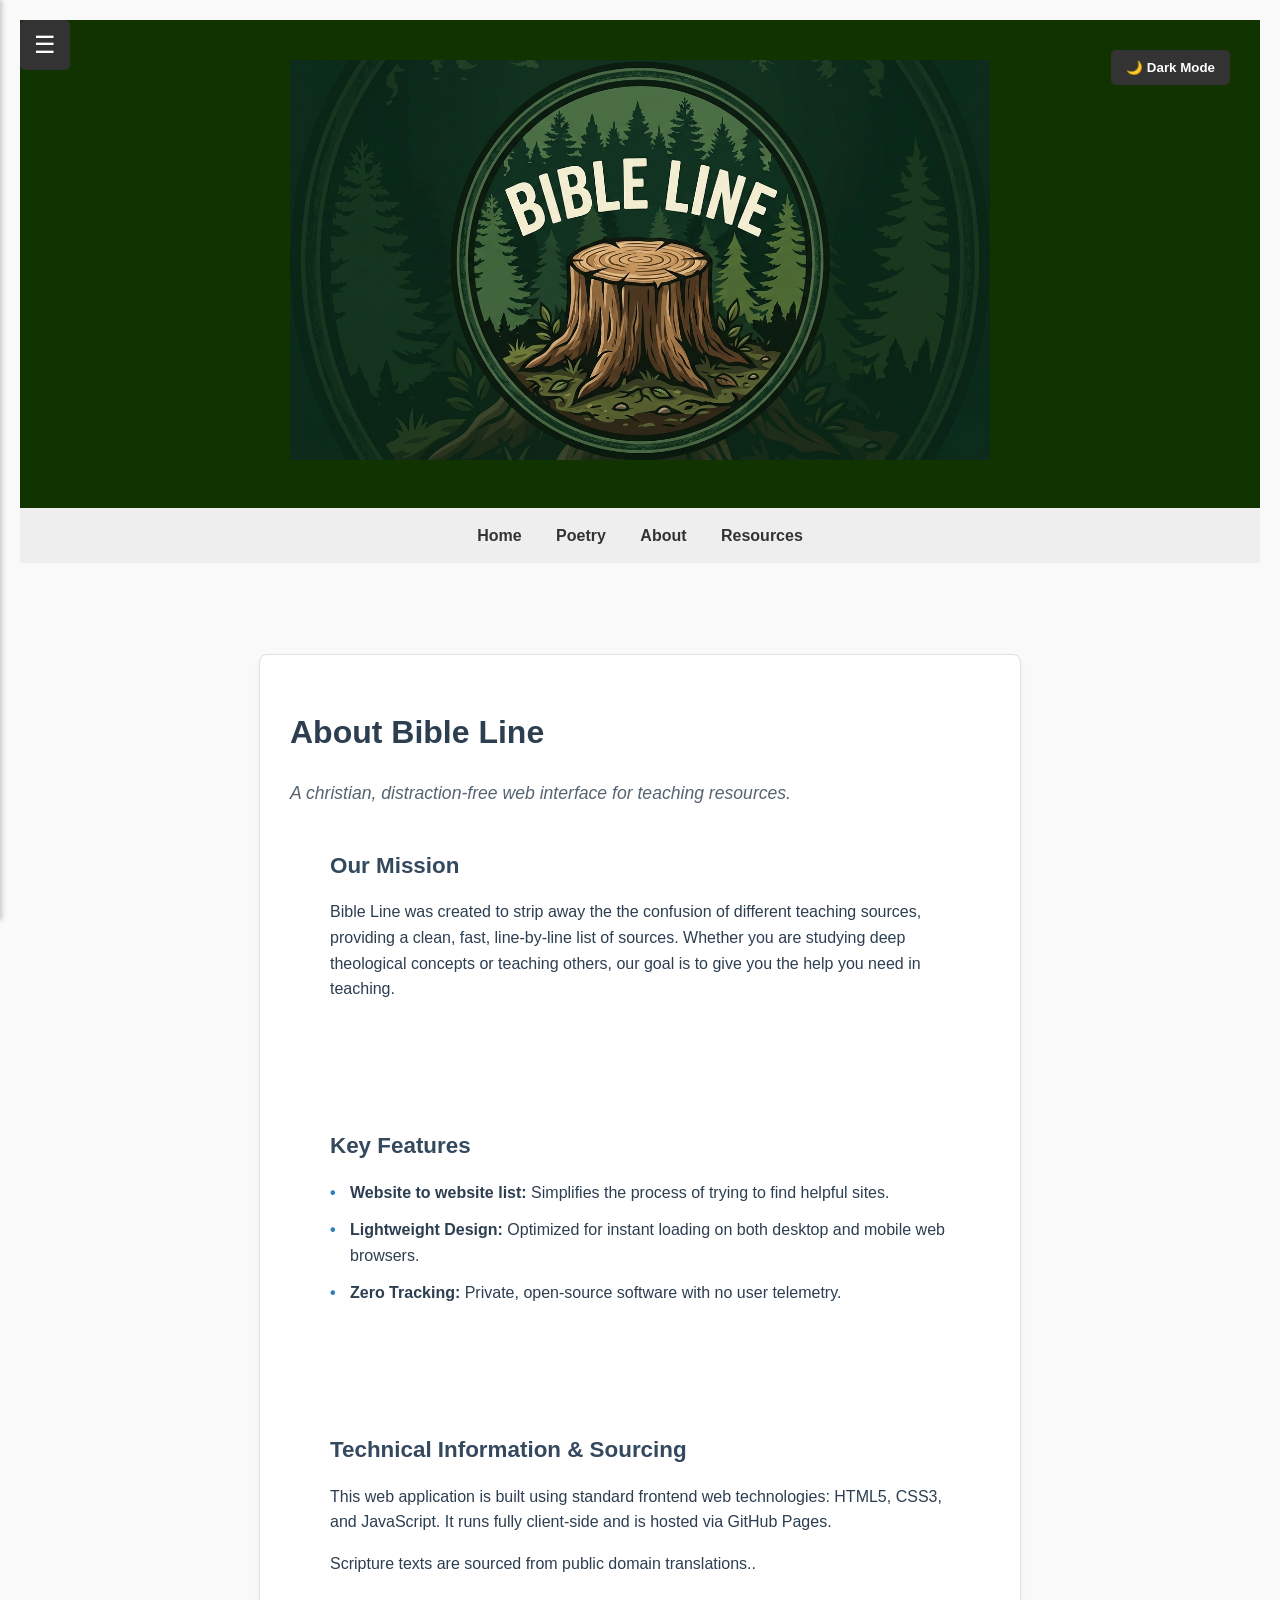
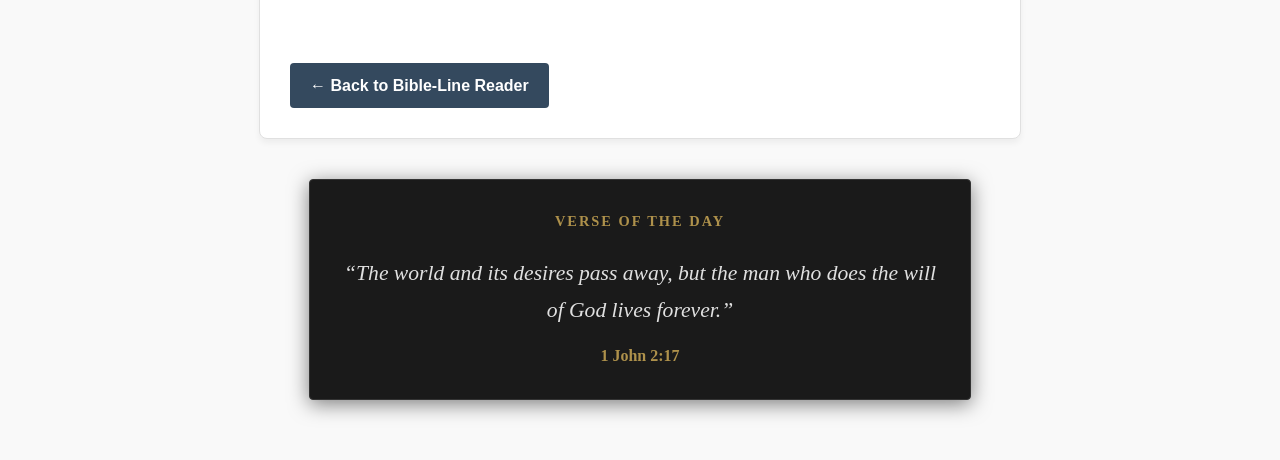
==== about.html @ cf9dc79a "Update about.html" ====
<!DOCTYPE html>
<html>
<head>
  <link rel="icon" type="image/x-icon" href="favicon-32x32.png">
<title>Bible Line | About</title>
<link rel="stylesheet" href="css/style.css">
<style>
    .dropdown-content {
 display: none;
  position: absolute; /* Position it below the item */
  background-color: #f9f9f9;
  box-shadow: 0px 8px 16px 0px rgba(0,0,0,0.2);
  padding: 12px;
  z-index: 1;
}

 .dropdown:hover  .dropdown-content{
  display: block; /* Show the box */
}
  
  body {
font-family: Arial, sans-serif;
margin:0;
background:#fafafa;
color:#333;
transition: background 0.3s, color 0.3s;
}

body.dark-mode {
  background: #1a1a1a;
  color: #e0e0e0;
}

header{
background:#130;
color:white;
text-align:center;
padding:40px;
position: relative;
}

  .size{
    font-size: 55px;
  }
  
body.dark-mode header {
  background: #0a0a0a;
}

/* Sidebar Menu */
.sidebar-menu {
    position: fixed;
    top: 0;
    left: 0;
    width: 250px;
    height: 100vh;
    background: #130;
    color: white;
    padding-top: 20px;
    transform: translateX(-100%);
    transition: transform 0.3s ease;
    z-index: 2000;
    box-shadow: 2px 0 5px rgba(0, 0, 0, 0.2);
    overflow-y: auto;
}

body.dark-mode .sidebar-menu {
    background: #0a0a0a;
}

.sidebar-menu.active {
    transform: translateX(0);
}

.sidebar-menu a {
    display: block;
    padding: 15px 20px;
    text-decoration: none;
    color: white;
    font-weight: bold;
    transition: all 0.3s ease;
    border-left: 4px solid transparent;
}

.sidebar-menu a:hover, 
.sidebar-menu a:active, 
.sidebar-menu a:focus {
    background-color: rgba(56, 107, 66, 0.2);
    border-left-color: rgb(56, 107, 66);
    padding-left: 25px;
    color: rgb(56, 107, 66);
}

.sidebar-menu a.active {
    background-color: rgba(56, 107, 66, 0.2);
    border-left-color: rgb(56, 107, 66);
    color: rgb(56, 107, 66);
}

/* Menu Toggle Button */
.menu-toggle {
    position: fixed;
    top: 20px;
    left: 20px;
    z-index: 2001;
    background: #333;
    color: white;
    border: none;
    padding: 12px 15px;
    font-size: 24px;
    cursor: pointer;
    border-radius: 5px;
    transition: all 0.3s ease;
    width: 50px;
    height: 50px;
    display: flex;
    align-items: center;
    justify-content: center;
}

body.dark-mode .menu-toggle {
    background: #666;
}

.menu-toggle:hover {
    background: rgb(56, 107, 66);
    transform: scale(1.05);
}

/* Close button inside sidebar */
.sidebar-close {
    position: absolute;
    top: 20px;
    right: 20px;
    background: none;
    border: none;
    color: white;
    font-size: 28px;
    cursor: pointer;
    padding: 0;
    transition: color 0.3s ease;
}

.sidebar-close:hover {
    color: rgb(56, 107, 66);
}

/* Overlay when sidebar is open */
.sidebar-overlay {
    position: fixed;
    top: 0;
    left: 0;
    width: 100%;
    height: 100%;
    background: rgba(0, 0, 0, 0.5);
    z-index: 1999;
    display: none;
}

.sidebar-overlay.active {
    display: block;
}

/* Sidebar menu title */
.sidebar-title {
    padding: 20px;
    text-align: center;
    border-bottom: 2px solid rgba(255, 255, 255, 0.2);
    margin-bottom: 10px;
    font-size: 18px;
}

nav {
background:#eee;
text-align:center;
padding:15px;
}

body.dark-mode nav  {
  background: #2a2a2a;
}

nav a {
margin:15px;
text-decoration:none;
color:#333;
font-weight:bold;
}

body.dark-mode nav a {
  color: #e0e0e0;
} 

.hero{
text-align:center;
padding:80px 20px;
background:#f5f5f5;
}

body.dark-mode .hero {
  background: #222;
}

section{
max-width:900px;
margin:auto;
padding:40px;
}

.button{
background:#000;
color:white;
padding:12px 20px;
text-decoration:none;
border-radius:5px;
cursor:pointer;
border:none;
font-size:16px;
}

.dark-mode-toggle {
  background: #333;
  color: white;
  padding: 10px 15px;
  border: none;
  border-radius: 5px;
  cursor: pointer;
  font-weight: bold;
  margin: 10px;
  position: absolute;
  top: 20px;
  right: 20px;
  transition: background 0.3s ease;
}

.dark-mode-toggle:hover {
  background: rgb(56, 107, 66);
}

body.dark-mode .dark-mode-toggle {
  background: #666;
}

.book{
background:white;
padding:20px;
margin-bottom:25px;
border-radius:6px;
box-shadow:0 0 5px rgba(0,0,0,0.1);
}

body.dark-mode .book {
  background: #2a2a2a;
  box-shadow: 0 0 5px rgba(255,255,255,0.1);
}

footer{
text-align:center;
padding:30px;
background:#130;
color:white;
margin-top:50px;
}

body.dark-mode footer {
  background: #0a0a0a;
}

 /* Position button in TOP RIGHT corner */
.dark-mode-toggle.top-right {
  top: 20px;
  right: 20px;
}
 
 .button:hover, .button:active, .button:focus { 
                background-color: rgb(56, 107, 66);
                 
             }  
 
 nav a:hover, nav a:active, nav a:focus {
             color: rgb(56, 107, 66);
         } 
  
   
             ::-webkit-scrollbar {
                 width: 10px;
             }
             ::-webkit-scrollbar-track {
                 background: #f7f7f6;
             }
             ::-webkit-scrollbar-thumb {
                 background: #1008;
             }
             ::-webkit-scrollbar-thumb:hover {
                 background: #788;
             }
       
     .close:hover,
             .close:focus {
                 color: #bbb;
                 text-decoration: none;
                 cursor: pointer;
             }

@media (max-width: 768px) {
    .menu-toggle {
        width: 45px;
        height: 45px;
        padding: 10px;
    }

    .sidebar-menu {
        width: 200px;
    }
}
 a{
  text-decoration:none;
  color:rgb(90, 122, 92);
 }

/* Base Layout & Permanent Light Theme */
:root {
    --bg-color: #f9f9f9;
    --card-bg: #ffffff;
    --text-color: #2c3e50;
    --accent-color: #34495e;
    --link-color: #2980b9;
    --border-color: #e0e0e0;
    --max-width: 700px;
}

body {
    background-color: var(--bg-color);
    color: var(--text-color);
    font-family: -apple-system, BlinkMacSystemFont, "Segoe UI", Roboto, Helvetica, Arial, sans-serif;
    line-height: 1.6;
    margin: 0;
    padding: 20px;
}

/* Container Structure */
.about-container {
    max-width: var(--max-width);
    margin: 40px auto;
    padding: 30px;
    background-color: var(--card-bg);
    border-radius: 8px;
    box-shadow: 0 4px 6px rgba(0, 0, 0, 0.05);
    border: 1px solid var(--border-color);
}

/* Typography & Headings */
.about-header {
    border-bottom: 2px solid var(--border-color);
    padding-bottom: 20px;
    margin-bottom: 30px;
    text-align: center;
}

.about-header h1 {
    font-size: 2.2rem;
    margin: 0 0 10px 0;
    color: var(--accent-color);
}

.tagline {
    font-size: 1.1rem;
    font-style: italic;
    opacity: 0.8;
    margin: 0;
}

.about-section {
    margin-bottom: 30px;
}

.about-section h2 {
    font-size: 1.4rem;
    color: var(--accent-color);
    margin-top: 0;
    margin-bottom: 12px;
}

/* Feature Lists */
.about-section ul {
    list-style-type: none;
    padding: 0;
}

.about-section li {
    margin-bottom: 12px;
    padding-left: 20px;
    position: relative;
}

/* Clean, custom bullet points */
.about-section li::before {
    content: "•";
    color: var(--link-color);
    font-weight: bold;
    position: absolute;
    left: 0;
}

/* Links & Interactive Elements */
a {
    color: var(--link-color);
    text-decoration: none;
    transition: opacity 0.2s ease;
}

a:hover {
    text-decoration: underline;
    opacity: 0.9;
}

/* Navigation Footer & Button */
.about-footer {
    margin-top: 40px;
    padding-top: 20px;
    border-top: 1px solid var(--border-color);
    text-align: center;
}

.back-btn {
    display: inline-block;
    padding: 10px 20px;
    background-color: var(--accent-color);
    color: var(--card-bg) !important; /* Forces text to contrast with button background */
    border-radius: 4px;
    font-weight: bold;
    transition: transform 0.1s ease, filter 0.2s ease;
}

.back-btn:hover {
    text-decoration: none;
    filter: brightness(1.1);
    transform: translateY(-1px);
}

/* Responsive adjustments for smaller screens */
@media (max-width: 480px) {
    body { padding: 10px; }
    .about-container { padding: 20px; margin: 10px auto; }
    .about-header h1 { font-size: 1.8rem; }
}

 
</style>
</head>

<body>

<!-- Sidebar Overlay -->
<div class="sidebar-overlay" id="sidebarOverlay" onclick="closeSidebar()"></div>

<!-- Sidebar Menu -->
<div class="sidebar-menu" id="sidebarMenu">
    <button class="sidebar-close" onclick="closeSidebar()">✕</button>
<img class="sidebar-title" src="bibleline_logo.png" alt="Company Logo" width="150" height="100">
  <a href="index.html" class="active">Home</a>
  <a href="poetry.html">Poetry</a>
  <a href="about.html">About</a>
      <div class="dropdown">
  <a href="resources.html">Resources</a>
     <div class="dropdown-content">
       <a href="science.html">Science</a>
       <a href="bible.html">Bible</a>
        <a href="biblelineresources.html">Bible Line resources</a>
  </div> 
</div>
    
   
 
</div>

<!-- Menu Toggle Button -->
<button class="menu-toggle" id="menuToggle" onclick="toggleSidebar()">☰</button>

<header>
<img src="bibleline_logo.png" alt="Company Logo" width="700" height="400">
 <button class="dark-mode-toggle" onclick="toggleDarkMode()">🌙 Dark Mode</button>
</header>

<nav>
<a href="index.html">Home</a>
<a href="poetry.html">Poetry</a>
<a href="about.html">About</a>
<a href="resources.html">Resources</a>
</nav>

<br><br>
<main class="about-container">
    <!-- Header Section -->

        <h1>About Bible Line</h1>
        <p class="tagline">A christian, distraction-free web interface for teaching resources.</p>
    

    <!-- Mission Section -->
    <section class="about-section">
        <h2>Our Mission</h2>
        <p>Bible Line was created to strip away the the confusion of different teaching sources, providing a clean, fast, line-by-line list of sources. Whether you are studying deep theological concepts or teaching others, our goal is to give you the help you need in teaching.</p>
    </section>

    <!-- Features Section -->
    <section class="about-section">
        <h2>Key Features</h2>
        <ul>
            <li><strong>Website to website list:</strong> Simplifies the process of trying to find helpful sites.</li>
            <li><strong>Lightweight Design:</strong> Optimized for instant loading on both desktop and mobile web browsers.</li>
            <li><strong>Zero Tracking:</strong> Private, open-source software with no user telemetry.</li>
        </ul>
    </section>

    <!-- Technical Details & Credits -->
    <section class="about-section">
        <h2>Technical Information & Sourcing</h2>
        <p>This web application is built using standard frontend web technologies: HTML5, CSS3, and JavaScript. It runs fully client-side and is hosted via GitHub Pages.</p>
        <p>Scripture texts are sourced from public domain translations.</a>.</p>
    </section>

    <!-- Back Navigation -->
   
        <a href="index.html" class="back-btn">← Back to Bible-Line Reader</a>
    
</main>

<!-- Verse of the Day Widget Container -->
<div id="verse-widget">
  <div class="verse-header">Verse of the Day</div>
  <p id="verse-text">Fetching today's verse...</p>
  <p id="verse-reference"></p>
</div>

<!-- Widget Styling (Customized to match your site's dark poetry theme) -->
<style>
  #verse-widget {
    font-family: 'Playfair Display', serif;
    max-width: 600px;
    margin: 40px auto;
    padding: 30px;
    background-color: #1a1a1a; /* Matches your dark sections */
    border-radius: 4px; /* Matches your subtle borders */
    box-shadow: 0 4px 20px rgba(0, 0, 0, 0.5);
    text-align: center;
    border: 1px solid #333333;
  }
  .verse-header {
    font-family: 'Cinzel', serif; /* Matches your site headers */
    font-size: 0.9rem;
    text-transform: uppercase;
    letter-spacing: 2px;
    color: #ae914b; /* Subtle gold accent color */
    margin-bottom: 20px;
    font-weight: 600;
  }
  #verse-text {
    font-size: 1.35rem;
    font-style: italic;
    color: #e0e0e0; /* Clean, readable off-white */
    line-height: 1.7;
    margin-bottom: 15px;
  }
  #verse-reference {
    font-family: 'Cinzel', serif;
    font-size: 1rem;
    font-weight: 600;
    color: #ae914b;
    margin: 0;
  }
</style>

<!-- Widget Logic (Fetches live data from the API) -->
<script>
  async function fetchDailyVerse() {
    try {
      // Fetches the live daily JSON data from the API
      const response = await fetch('https://ourmanna.com');
      
      if (!response.ok) throw new Error('Network response failure');
      
      const data = await response.json();
      
      // Drills into the JSON layers
      const text = data.verse.details.text;
      const reference = data.verse.details.reference;

      // Injects the live data into the HTML
      document.getElementById("verse-text").innerText = `“${text}”`;
      document.getElementById("verse-reference").innerText = reference;
      
    } catch (error) {
      console.error('Error fetching verse:', error);
      // Fallback text if the external API ever experiences downtime
      document.getElementById("verse-text").innerText = "“The world and its desires pass away, but the man who does the will of God lives forever.”";
      document.getElementById("verse-reference").innerText = "1 John 2:17";
    }
  }

  // Runs the live fetch as soon as the page finishes loading
  window.onload = fetchDailyVerse;
</script>

<script>
//Copy URL button script

document.querySelectorAll('.copy-btn').forEach(button => {
    button.addEventListener('click', () => {
        const urlToCopy = button.getAttribute('data-url');
        
        // Use the Clipboard API
        navigator.clipboard.writeText(urlToCopy).then(() => {
            // Optional: Provide feedback to the user
            const originalText = button.innerText;
            button.innerText = 'Copied!';
            setTimeout(() => {
                button.innerText = originalText;
            }, 1500);
        }).catch(err => {
            console.error('Failed to copy: ', err);
        });
    });
});

 
 // Toggle sidebar menu
function toggleSidebar() {
    const sidebar = document.getElementById('sidebarMenu');
    const overlay = document.getElementById('sidebarOverlay');
    sidebar.classList.toggle('active');
    overlay.classList.toggle('active');
}

// Close sidebar menu
function closeSidebar() {
    const sidebar = document.getElementById('sidebarMenu');
    const overlay = document.getElementById('sidebarOverlay');
    sidebar.classList.remove('active');
    overlay.classList.remove('active');
}

// Close sidebar when clicking on a link
document.querySelectorAll('.sidebar-menu a').forEach(link => {
    link.addEventListener('click', function() {
        closeSidebar();
    });
});

// Close sidebar when pressing Escape key
document.addEventListener('keydown', function(event) {
    if (event.key === 'Escape') {
        closeSidebar();
    }
});

// Toggle dark mode
function toggleDarkMode() {
  document.body.classList.toggle('dark-mode');
  
  // Save preference to browser storage
  if (document.body.classList.contains('dark-mode')) {
    localStorage.setItem('darkMode', 'enabled');
  } else {
    localStorage.setItem('darkMode', 'disabled');
  }
}

// Load saved preference on page load
window.addEventListener('DOMContentLoaded', function() {
  if (localStorage.getItem('darkMode') === 'enabled') {
    document.body.classList.add('dark-mode');
  }

  // Set active sidebar link based on current page
  const currentPage = window.location.pathname.split('/').pop() || 'index.html';
  document.querySelectorAll('.sidebar-menu a').forEach(link => {
    if (link.getAttribute('href') === currentPage) {
      link.classList.add('active');
    }
  });
});
</script>


</body>
</html>
---- css/style.css ----
.feature-list {
  list-style: none;
  margin: 1.5rem 0;
  padding-left: 0;
}

.feature-list li {
  padding: 0.75rem 0;
  padding-left: 2rem;
  position: relative;
}

.feature-list li:before {
  content: "✓";
  position: absolute;
  left: 0;
  color: var(--color-accent);
  font-weight: bold;
  font-size: 1.2rem;
}

/* Products Grid */
.products-grid {
  display: grid;
  grid-template-columns: repeat(auto-fit, minmax(300px, 1fr));
  gap: 2rem;
  margin: 2rem 0;
}

.product-card {
  background: var(--color-bg-card);
  padding: 25px;
  border-radius: 6px;
  box-shadow: 0 0 5px var(--color-border);
  transition: transform 0.3s, box-shadow 0.3s;
}

body.dark-mode .product-card {
  background: #2a2a2a;
  box-shadow: 0 0 5px rgba(255, 255, 255, 0.1);
}

.product-card:hover {
  transform: translateY(-5px);
  box-shadow: 0 5px 15px var(--color-border);
}

body.dark-mode .product-card:hover {
  box-shadow: 0 5px 15px rgba(255, 255, 255, 0.15);
}

.product-card h3 {
  margin-bottom: 0.5rem;
  color: var(--color-primary);
}

body.dark-mode .product-card h3 {
  color: var(--color-accent);
}

.product-price {
  font-size: 1.5rem;
  font-weight: bold;
  color: var(--color-accent);
  margin: 0.5rem 0;
}

.product-description {
  margin: 1rem 0;
  line-height: 1.6;
}

/* Project Cards */
.project-card {
  background: var(--color-bg-card);
  padding: 25px;
  margin-bottom: 2rem;
  border-radius: 6px;
  box-shadow: 0 0 5px var(--color-border);
  border-left: 5px solid var(--color-accent);
}

body.dark-mode .project-card {
  background: #2a2a2a;
  box-shadow: 0 0 5px rgba(255, 255, 255, 0.1);
}

.project-card h3 {
  margin-bottom: 0.5rem;
}

.project-status {
  font-size: 0.9rem;
  color: var(--color-accent);
  font-weight: bold;
  margin-bottom: 1rem;
}

.project-card p {
  margin: 0.75rem 0;
  line-height: 1.6;
}

/* Responsive Grid */
@media (max-width: 768px) {
  .products-grid {
    grid-template-columns: 1fr;
    gap: 1rem;
  }
}
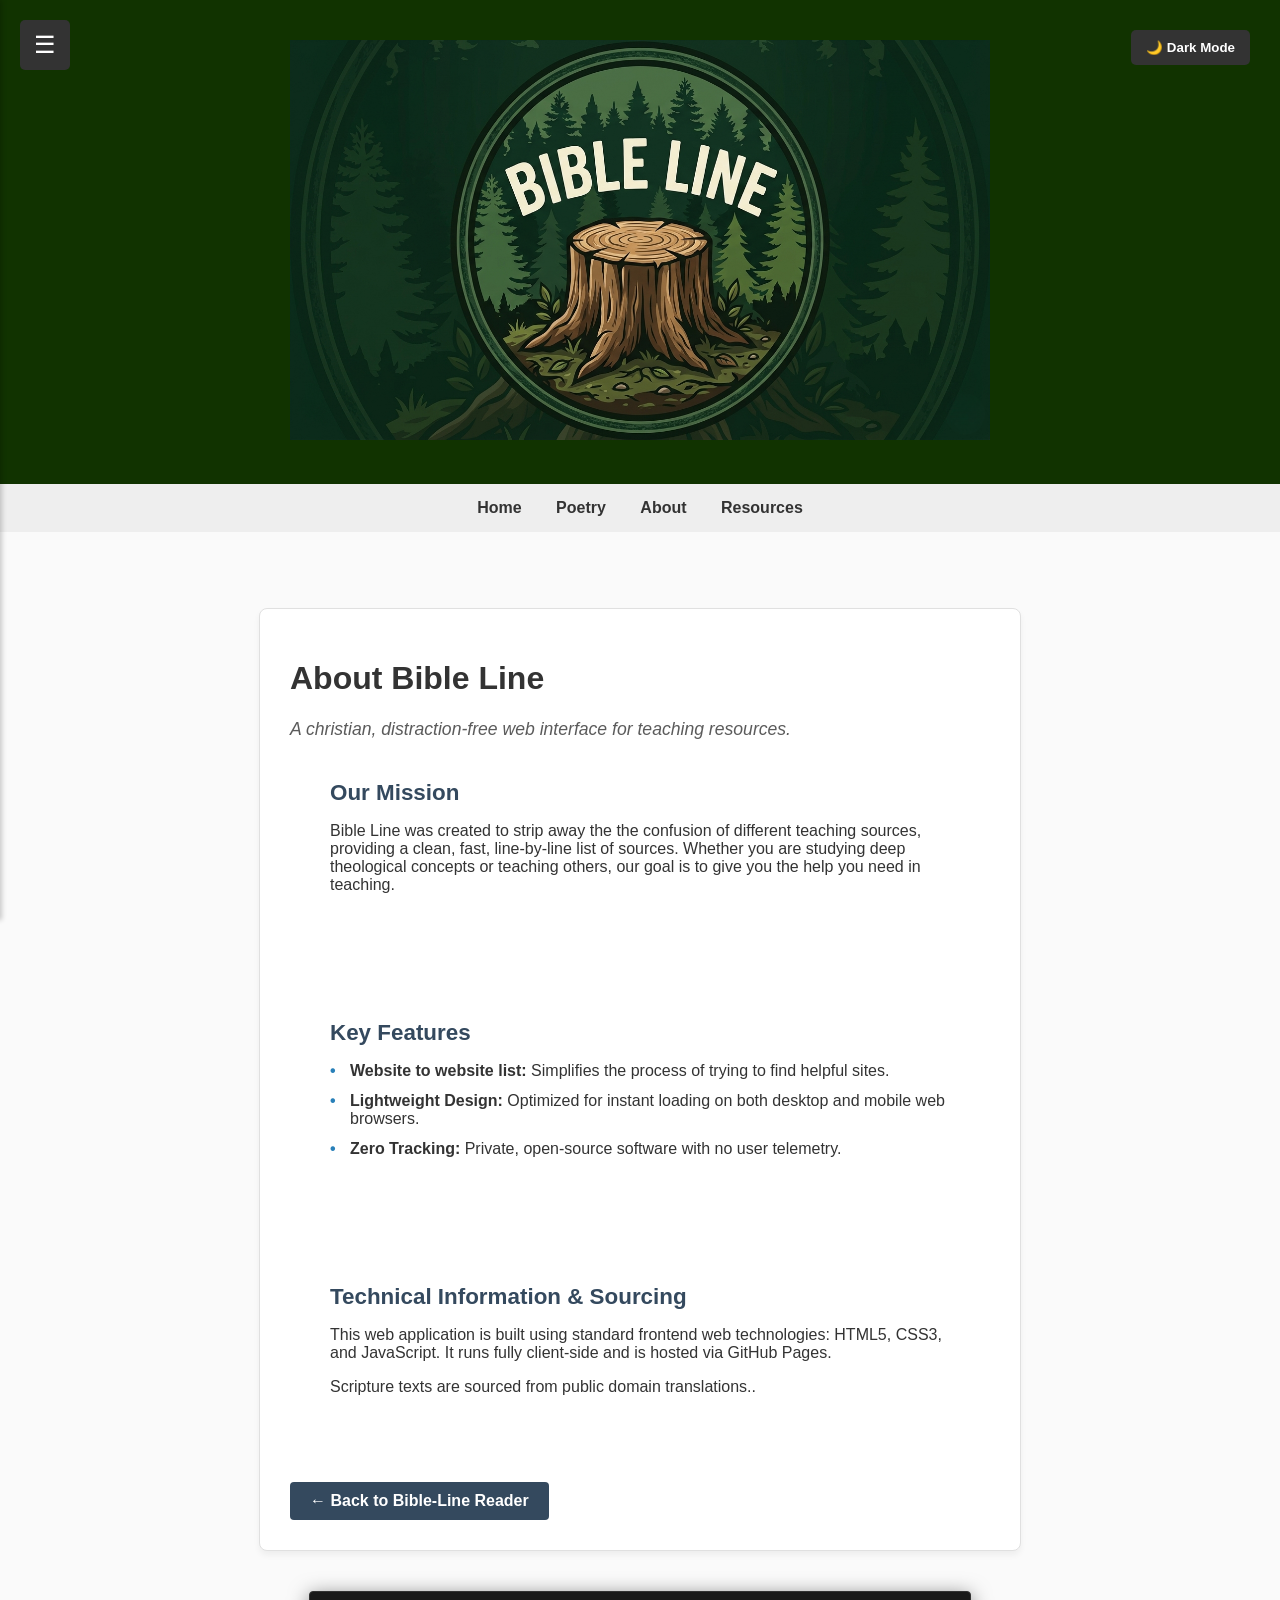
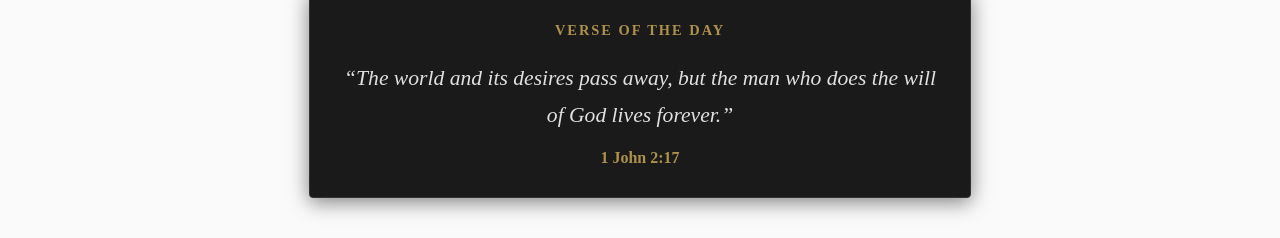
==== commit c6df56b8: "Update about.html" ====
--- a/about.html
+++ b/about.html
@@ -329,15 +329,6 @@
     --max-width: 700px;
 }
 
-body {
-    background-color: var(--bg-color);
-    color: var(--text-color);
-    font-family: -apple-system, BlinkMacSystemFont, "Segoe UI", Roboto, Helvetica, Arial, sans-serif;
-    line-height: 1.6;
-    margin: 0;
-    padding: 20px;
-}
-
 /* Container Structure */
 .about-container {
     max-width: var(--max-width);
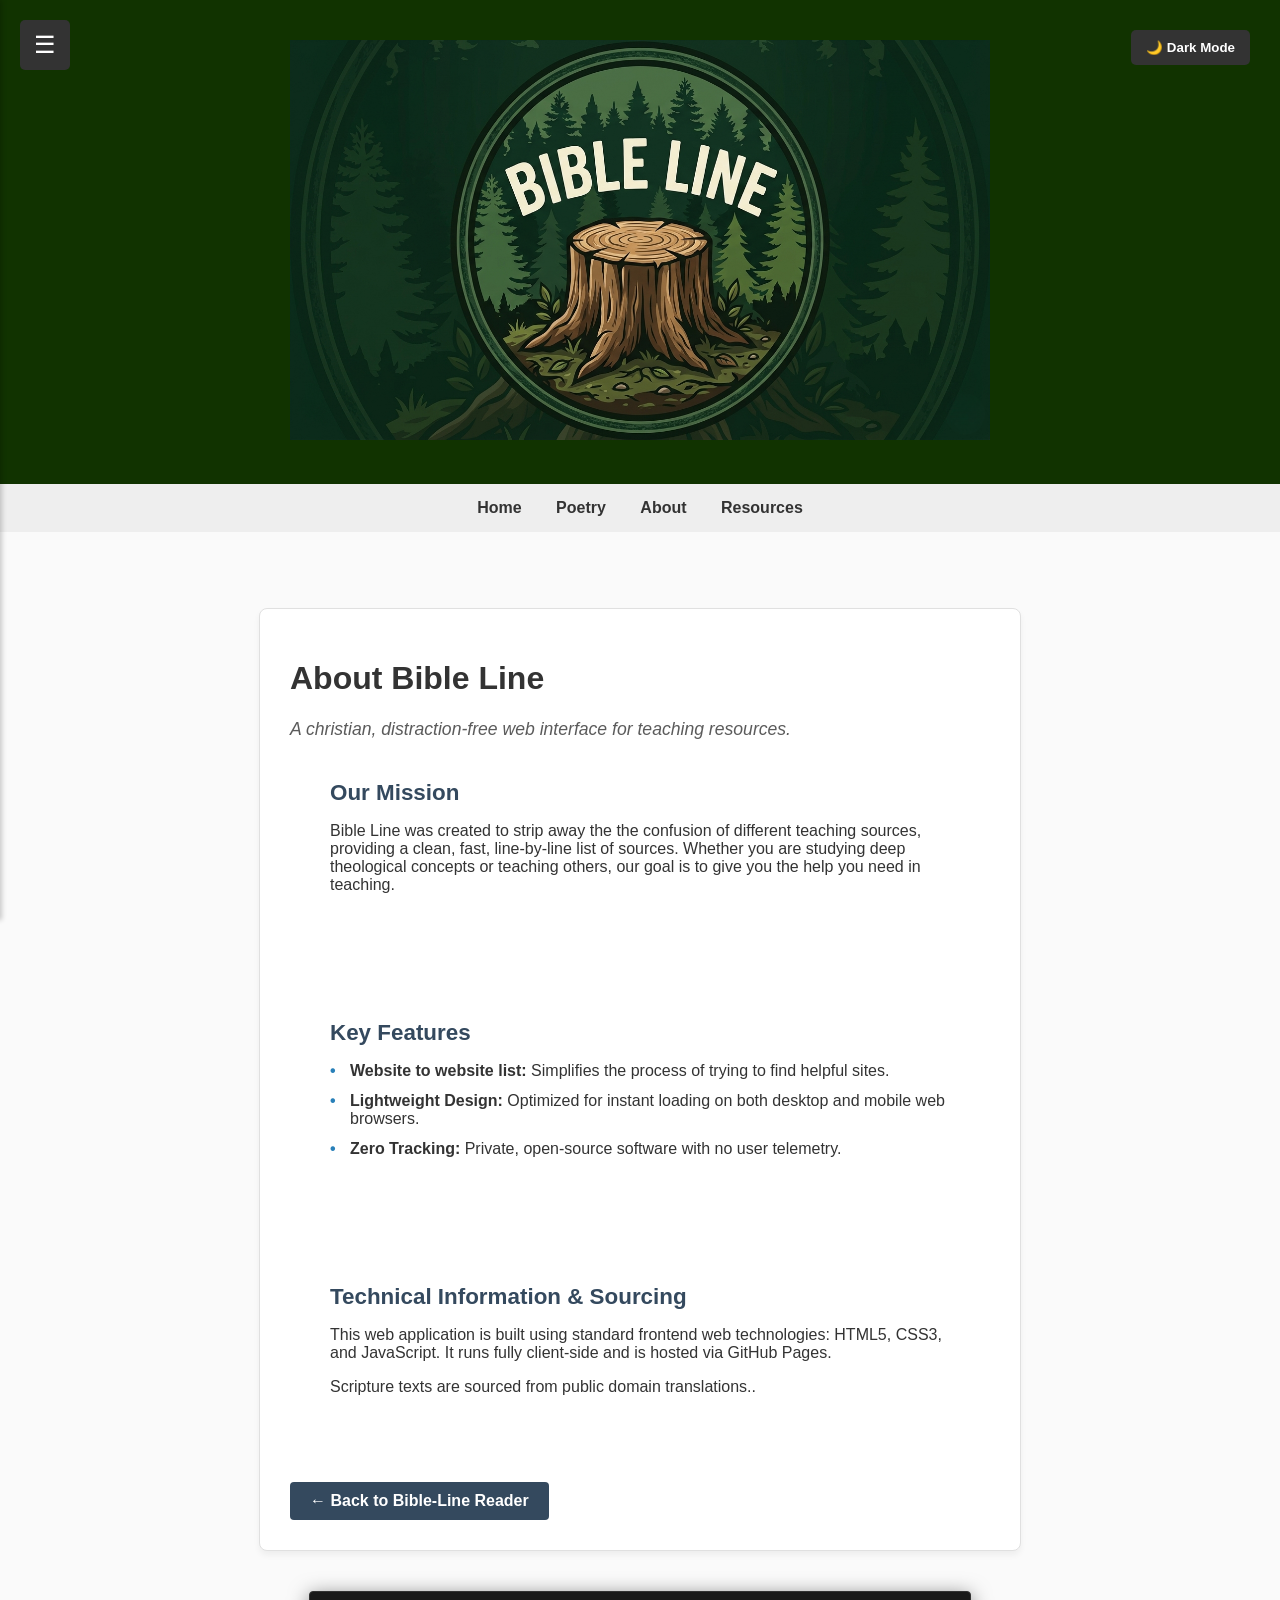
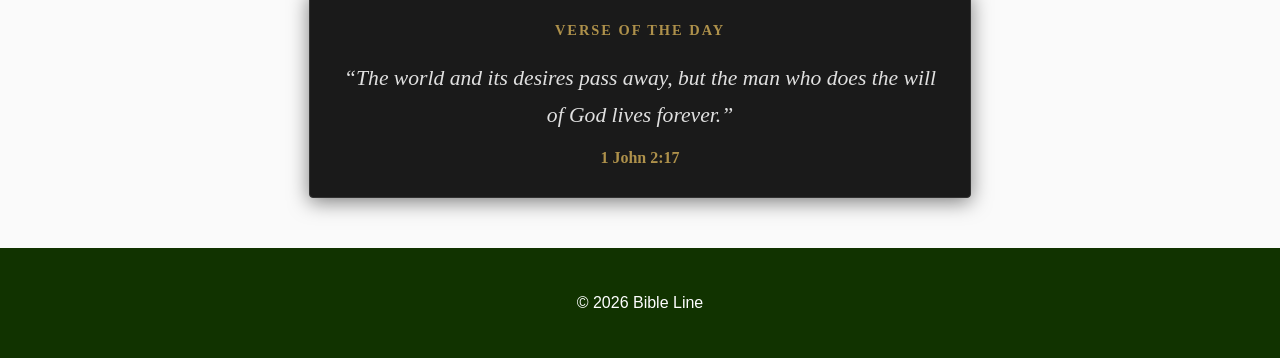
==== commit e5a3eb73: "Update about.html" ====
--- a/about.html
+++ b/about.html
@@ -561,7 +561,11 @@
     margin: 0;
   }
 </style>
-
+ 
+  <footer>
+<p>© 2026 Bible Line</p>
+</footer>
+  
 <!-- Widget Logic (Fetches live data from the API) -->
 <script>
   async function fetchDailyVerse() {
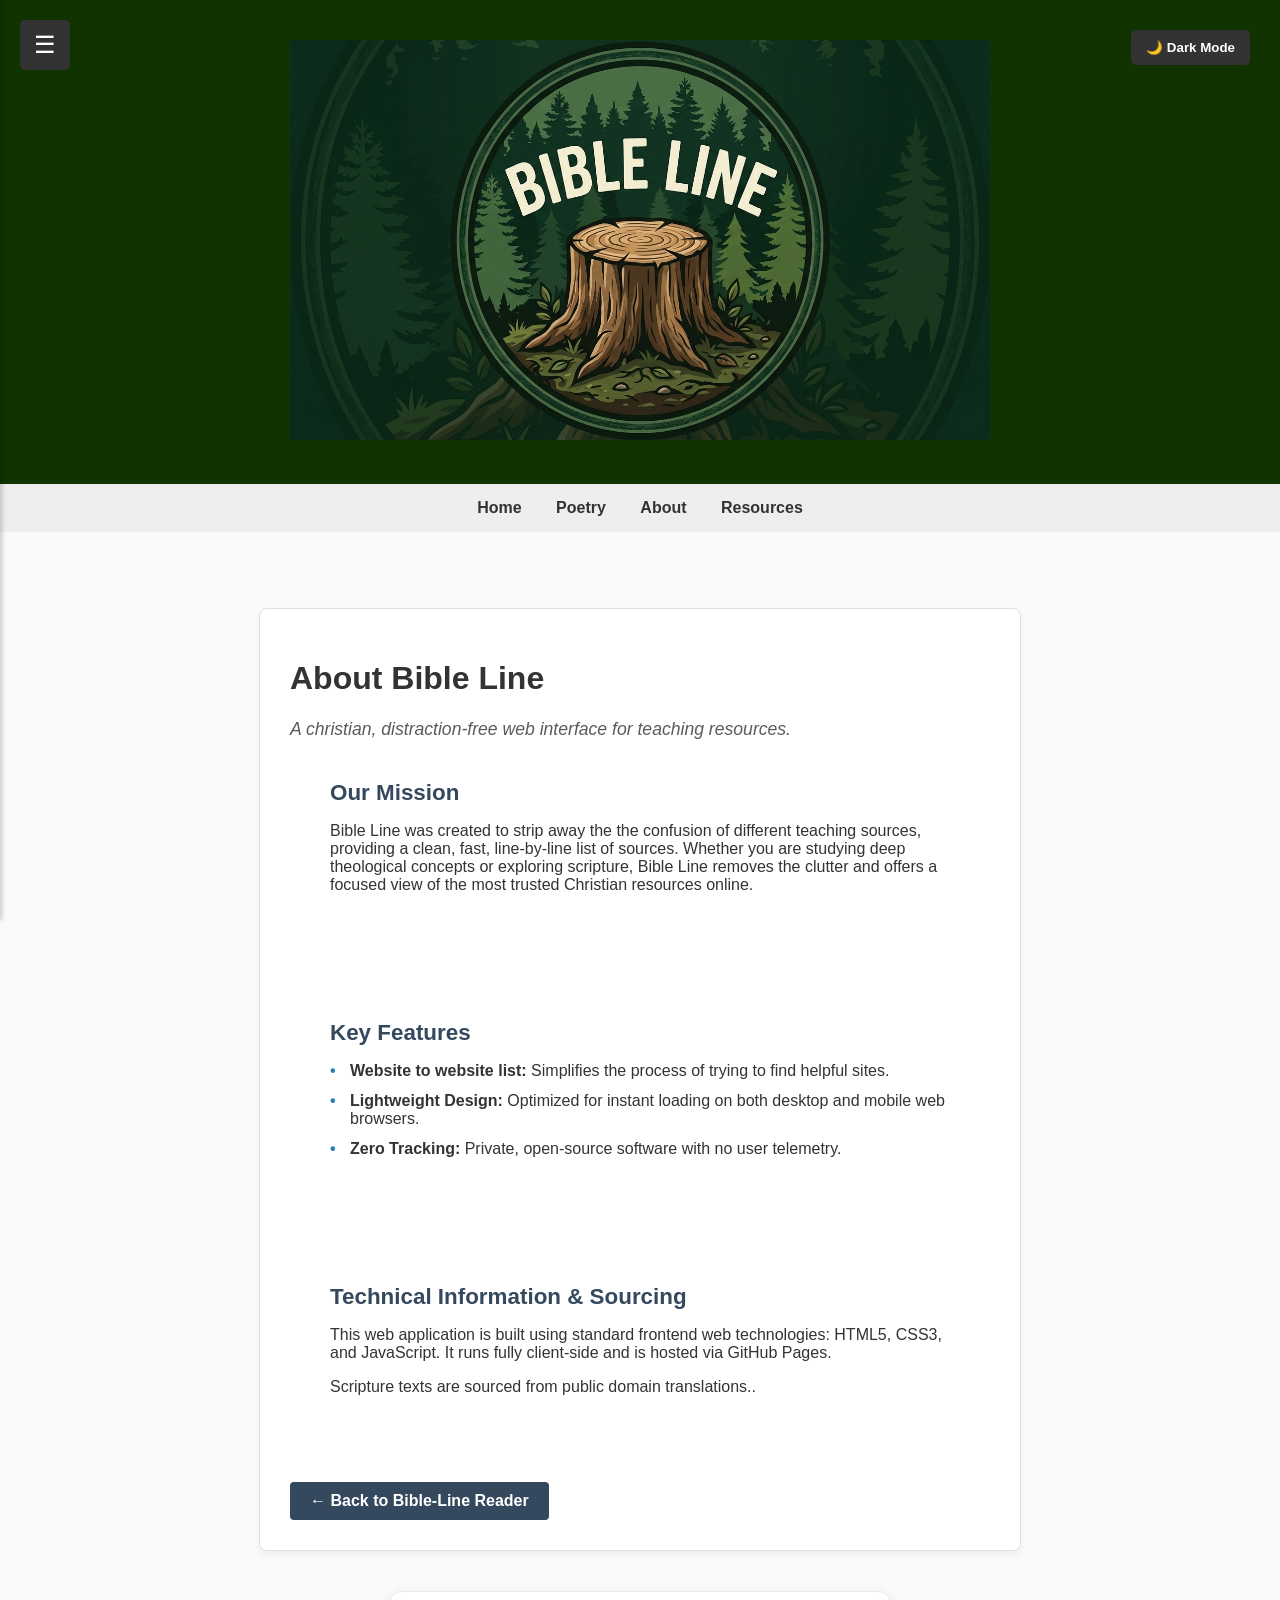
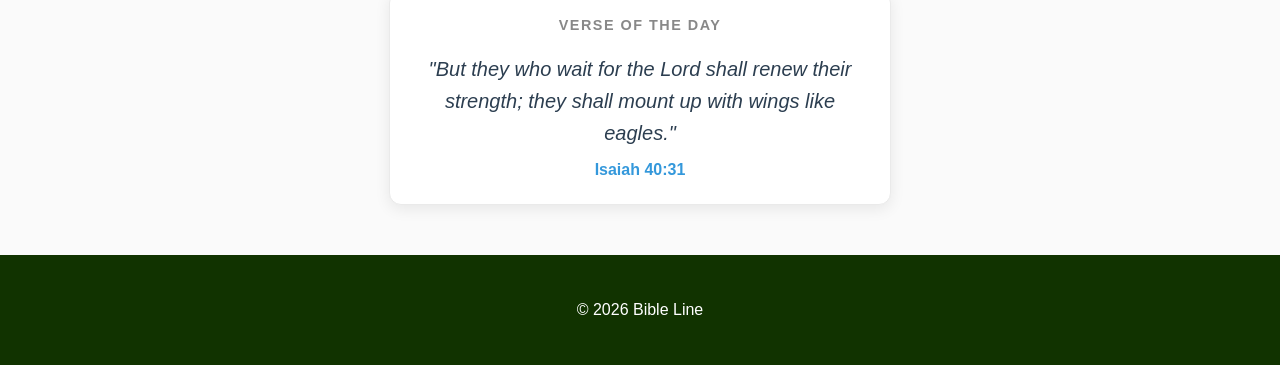
==== commit 04dbabea: "Update all pages with new local verse of the day widget and dark mode support" ====
--- a/about.html
+++ b/about.html
@@ -266,8 +266,7 @@
   background: #0a0a0a;
 }
 
- /* Position button in TOP RIGHT corner */
-.dark-mode-toggle.top-right {
+ .dark-mode-toggle.top-right {
   top: 20px;
   right: 20px;
 }
@@ -436,8 +435,61 @@
     .about-header h1 { font-size: 1.8rem; }
 }
 
- 
-</style>
+/* Widget Styling */
+#verse-widget {
+    font-family: 'Segoe UI', Tahoma, Geneva, Verdana, sans-serif;
+    max-width: 450px;
+    margin: 20px auto;
+    padding: 25px;
+    background-color: #FFFFFF;
+    border-radius: 12px;
+    box-shadow: 0 4px 15px rgba(0, 0, 0, 0.08);
+    text-align: center;
+    border: 1px solid #EAEAEA;
+}
+
+body.dark-mode #verse-widget {
+    background-color: #2a2a2a;
+    border: 1px solid #444444;
+    box-shadow: 0 4px 15px rgba(0, 0, 0, 0.3);
+}
+
+.verse-header {
+    font-size: 0.9rem;
+    text-transform: uppercase;
+    letter-spacing: 1.5px;
+    color: #888888;
+    margin-bottom: 15px;
+    font-weight: 600;
+}
+
+body.dark-mode .verse-header {
+    color: #aaaaaa;
+}
+
+#verse-text {
+    font-size: 1.25rem;
+    font-style: italic;
+    color: #2C3E50;
+    line-height: 1.6;
+    margin-bottom: 12px;
+}
+
+body.dark-mode #verse-text {
+    color: #e0e0e0;
+}
+
+#verse-reference {
+    font-size: 1rem;
+    font-weight: 600;
+    color: #3498DB;
+    margin: 0;
+}
+
+body.dark-mode #verse-reference {
+    color: #5dade2;
+}
+ </style>
 </head>
 
 <body>
@@ -491,7 +543,7 @@
     <!-- Mission Section -->
     <section class="about-section">
         <h2>Our Mission</h2>
-        <p>Bible Line was created to strip away the the confusion of different teaching sources, providing a clean, fast, line-by-line list of sources. Whether you are studying deep theological concepts or teaching others, our goal is to give you the help you need in teaching.</p>
+        <p>Bible Line was created to strip away the the confusion of different teaching sources, providing a clean, fast, line-by-line list of sources. Whether you are studying deep theological concepts or exploring scripture, Bible Line removes the clutter and offers a focused view of the most trusted Christian resources online.</p>
     </section>
 
     <!-- Features Section -->
@@ -520,81 +572,67 @@
 <!-- Verse of the Day Widget Container -->
 <div id="verse-widget">
   <div class="verse-header">Verse of the Day</div>
-  <p id="verse-text">Fetching today's verse...</p>
+  <p id="verse-text">Loading daily verse...</p>
   <p id="verse-reference"></p>
 </div>
 
-<!-- Widget Styling (Customized to match your site's dark poetry theme) -->
-<style>
-  #verse-widget {
-    font-family: 'Playfair Display', serif;
-    max-width: 600px;
-    margin: 40px auto;
-    padding: 30px;
-    background-color: #1a1a1a; /* Matches your dark sections */
-    border-radius: 4px; /* Matches your subtle borders */
-    box-shadow: 0 4px 20px rgba(0, 0, 0, 0.5);
-    text-align: center;
-    border: 1px solid #333333;
-  }
-  .verse-header {
-    font-family: 'Cinzel', serif; /* Matches your site headers */
-    font-size: 0.9rem;
-    text-transform: uppercase;
-    letter-spacing: 2px;
-    color: #ae914b; /* Subtle gold accent color */
-    margin-bottom: 20px;
-    font-weight: 600;
-  }
-  #verse-text {
-    font-size: 1.35rem;
-    font-style: italic;
-    color: #e0e0e0; /* Clean, readable off-white */
-    line-height: 1.7;
-    margin-bottom: 15px;
-  }
-  #verse-reference {
-    font-family: 'Cinzel', serif;
-    font-size: 1rem;
-    font-weight: 600;
-    color: #ae914b;
-    margin: 0;
-  }
-</style>
- 
-  <footer>
+ <footer>
 <p>© 2026 Bible Line</p>
 </footer>
   
-<!-- Widget Logic (Fetches live data from the API) -->
+<!-- Widget Logic -->
 <script>
-  async function fetchDailyVerse() {
-    try {
-      // Fetches the live daily JSON data from the API
-      const response = await fetch('https://ourmanna.com');
-      
-      if (!response.ok) throw new Error('Network response failure');
-      
-      const data = await response.json();
-      
-      // Drills into the JSON layers
-      const text = data.verse.details.text;
-      const reference = data.verse.details.reference;
-
-      // Injects the live data into the HTML
-      document.getElementById("verse-text").innerText = `“${text}”`;
-      document.getElementById("verse-reference").innerText = reference;
-      
-    } catch (error) {
-      console.error('Error fetching verse:', error);
-      // Fallback text if the external API ever experiences downtime
-      document.getElementById("verse-text").innerText = "“The world and its desires pass away, but the man who does the will of God lives forever.”";
-      document.getElementById("verse-reference").innerText = "1 John 2:17";
+  // A curated list of verses to rotate through daily
+  const verses = [
+    {
+      text: "For I know the plans I have for you, declares the Lord, plans for welfare and not for evil, to give you a future and a hope.",
+      ref: "Jeremiah 29:11"
+    },
+    {
+      text: "Trust in the Lord with all your heart, and do not lean on your own understanding.",
+      ref: "Proverbs 3:5"
+    },
+    {
+      text: "The Lord is my shepherd; I shall not want.",
+      ref: "Psalm 23:1"
+    },
+    {
+      text: "I can do all things through him who strengthens me.",
+      ref: "Philippians 4:13"
+    },
+    {
+      text: "But they who wait for the Lord shall renew their strength; they shall mount up with wings like eagles.",
+      ref: "Isaiah 40:31"
+    },
+    {
+      text: "Be strong and courageous. Do not be frightened, and do not be dismayed, for the Lord your God is with you wherever you go.",
+      ref: "Joshua 1:9"
+    },
+    {
+      text: "And we know that for those who love God all things work together for good, for those who are called according to his purpose.",
+      ref: "Romans 8:28"
     }
+  ];
+
+  function displayDailyVerse() {
+    // Get the current day of the year (0-365) to determine the index
+    const now = new Date();
+    const start = new Date(now.getFullYear(), 0, 0);
+    const diff = now - start;
+    const oneDay = 1000 * 60 * 60 * 24;
+    const dayOfYear = Math.floor(diff / oneDay);
+
+    // Select the verse using the day number
+    const verseIndex = dayOfYear % verses.length;
+    const dailyVerse = verses[verseIndex];
+
+    // Inject into the HTML
+    document.getElementById("verse-text").innerText = `"${dailyVerse.text}"`;
+    document.getElementById("verse-reference").innerText = dailyVerse.ref;
   }
 
-  // Runs the live fetch as soon as the page finishes loading
-  window.onload = fetchDailyVerse;
+  // Run the function when the page loads
+  window.onload = displayDailyVerse;
 </script>
 
 <script>
@@ -679,4 +717,4 @@
 
 
 </body>
-</html>
+</html>
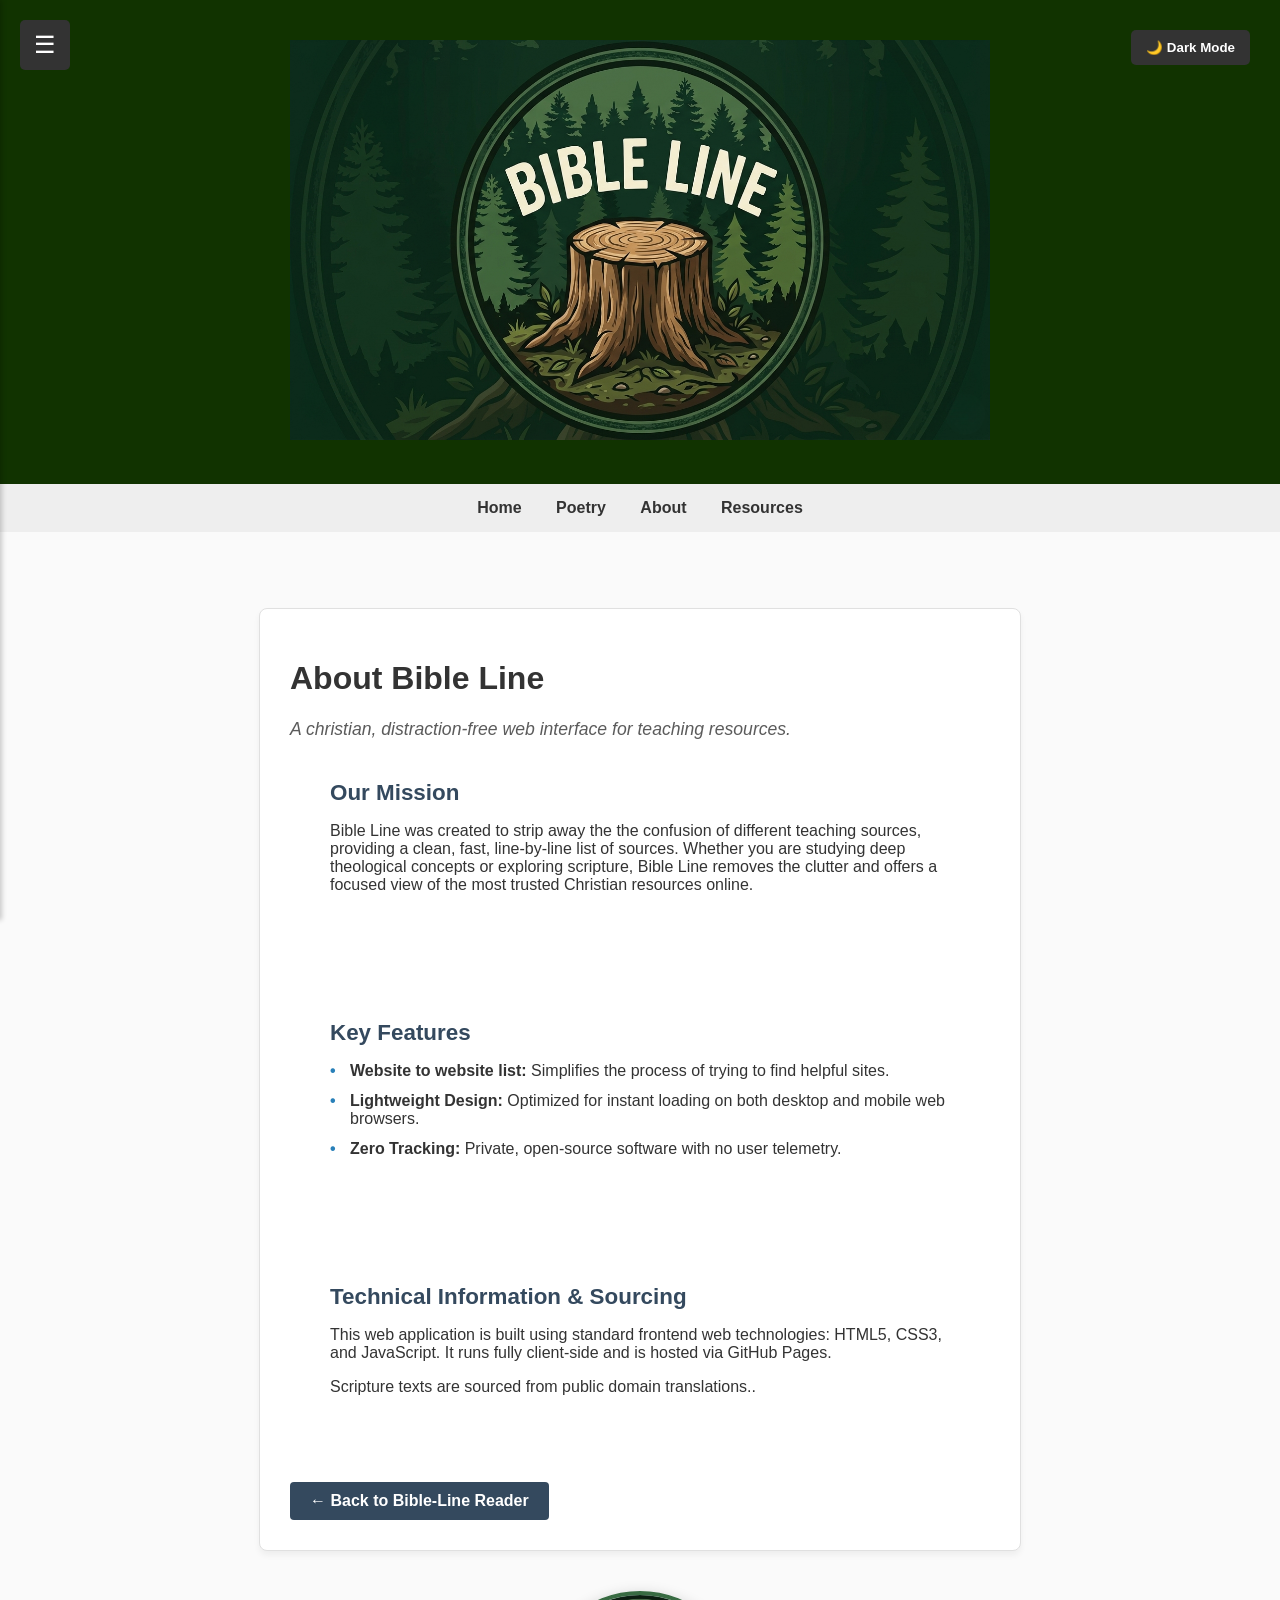
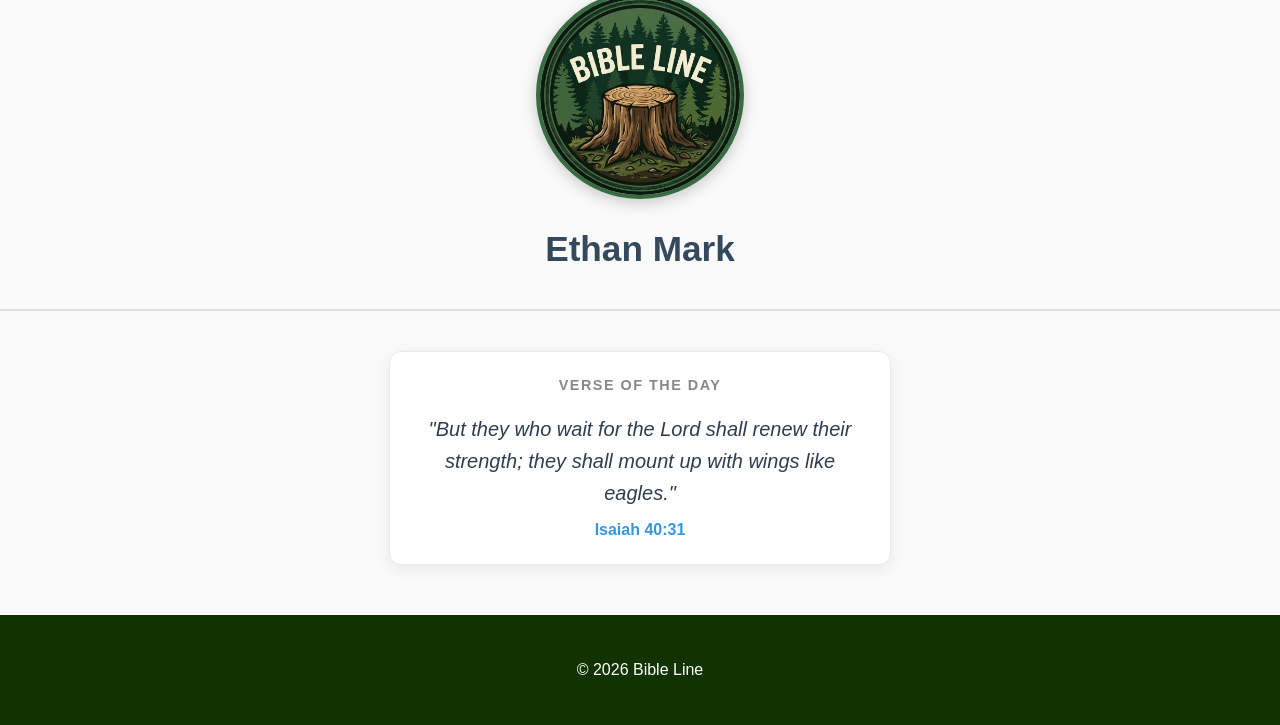
==== commit 65a59f5e: "Implement profile section with dark mode styles Added a profile section with a circular profile pict" ====
--- a/about.html
+++ b/about.html
@@ -489,6 +489,94 @@
 body.dark-mode #verse-reference {
     color: #5dade2;
 }
+  body.dark-mode .about-container {
+    background-color: #2a2a2a;
+    border: 1px solid #444444;
+    box-shadow: 0 4px 6px rgba(0, 0, 0, 0.3);
+}
+
+/* Profile Section */
+.profile-header {
+    display: flex;
+    flex-direction: column;
+    align-items: center;
+    text-align: center;
+    margin-bottom: 40px;
+    padding-bottom: 30px;
+    border-bottom: 2px solid var(--border-color);
+}
+
+body.dark-mode .profile-header {
+    border-bottom: 2px solid #444444;
+}
+
+/* Circular Profile Picture */
+.profile-picture {
+    width: 200px;
+    height: 200px;
+    border-radius: 50%;
+    object-fit: cover;
+    margin-bottom: 20px;
+    box-shadow: 0 4px 15px rgba(0, 0, 0, 0.2);
+    border: 4px solid rgb(56, 107, 66);
+    transition: transform 0.3s ease;
+}
+
+.profile-picture:hover {
+    transform: scale(1.05);
+}
+
+body.dark-mode .profile-picture {
+    box-shadow: 0 4px 15px rgba(0, 0, 0, 0.5);
+}
+
+.profile-header h1 {
+    font-size: 2.2rem;
+    margin: 10px 0;
+    color: var(--accent-color);
+}
+
+body.dark-mode .profile-header h1 {
+    color: #e0e0e0;
+}
+
+.profile-header .tagline {
+    font-size: 1.1rem;
+    font-style: italic;
+    opacity: 0.8;
+    margin: 5px 0 0 0;
+    color: var(--text-color);
+}
+
+body.dark-mode .profile-header .tagline {
+    color: #aaaaaa;
+}
+body.dark-mode .about-header {
+    border-bottom: 2px solid #444444;
+}
+  body.dark-mode .about-header h1 {
+    color: #e0e0e0;
+}
+body.dark-mode .tagline {
+    color: #aaaaaa;
+}
+  body.dark-mode .about-section h2 {
+    color: #e0e0e0;
+}
+  body.dark-mode .about-section li {
+    color: #e0e0e0;
+}
+  body.dark-mode .about-footer {
+    border-top: 1px solid #444444;
+}
+  /* Responsive adjustments for smaller screens */
+@media (max-width: 480px) {
+    body { padding: 10px; }
+    .about-container { padding: 20px; margin: 10px auto; }
+    .about-header h1 { font-size: 1.8rem; }
+    .profile-picture { width: 150px; height: 150px; }
+    .profile-header h1 { font-size: 1.8rem; }
+}
  </style>
 </head>
 
@@ -566,9 +654,14 @@
     <!-- Back Navigation -->
    
         <a href="index.html" class="back-btn">← Back to Bible-Line Reader</a>
-    
+
 </main>
 
+  <!-- Profile Section with Circular Picture -->
+    <div class="profile-header">
+        <img src="bibleline_logo.png" alt="Profile Picture" class="profile-picture">
+        <h1>Ethan Mark</h1></div>
+  
 <!-- Verse of the Day Widget Container -->
 <div id="verse-widget">
   <div class="verse-header">Verse of the Day</div>
@@ -717,4 +810,4 @@
 
 
 </body>
-</html>+</html>
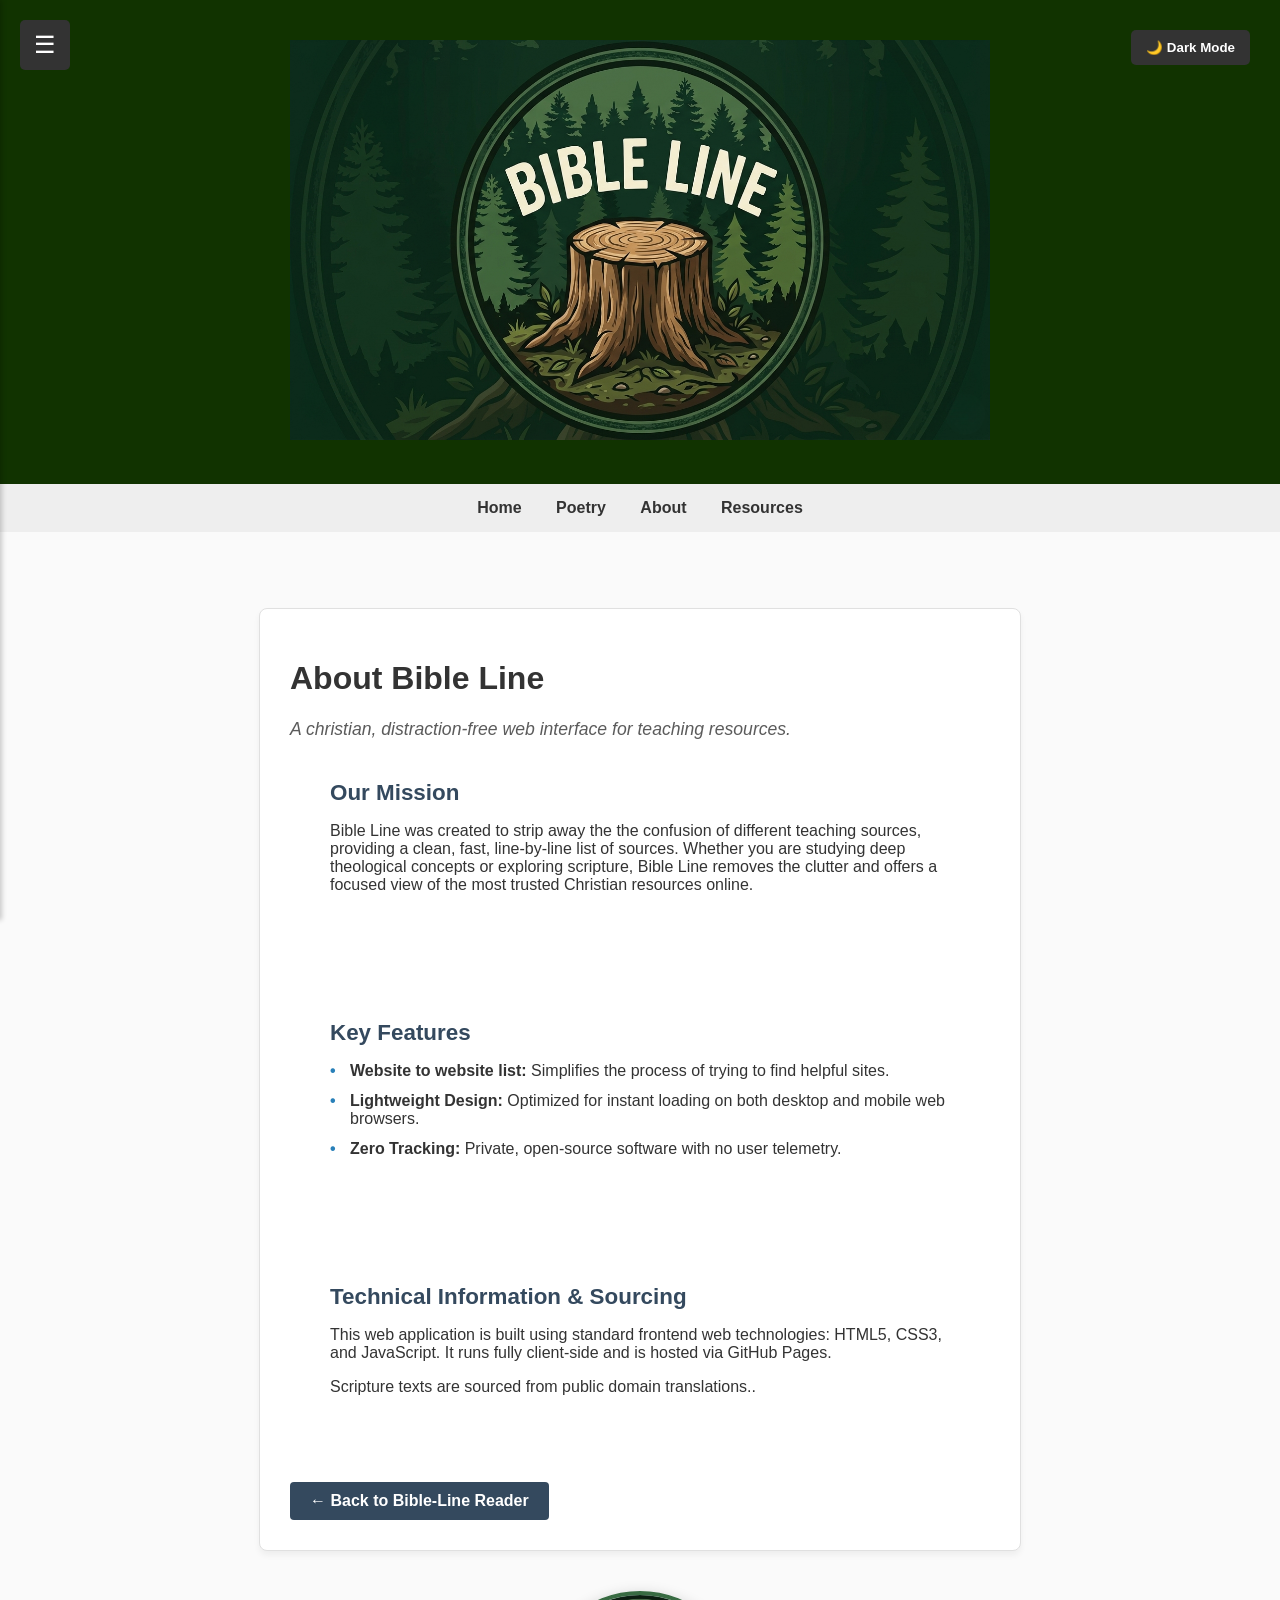
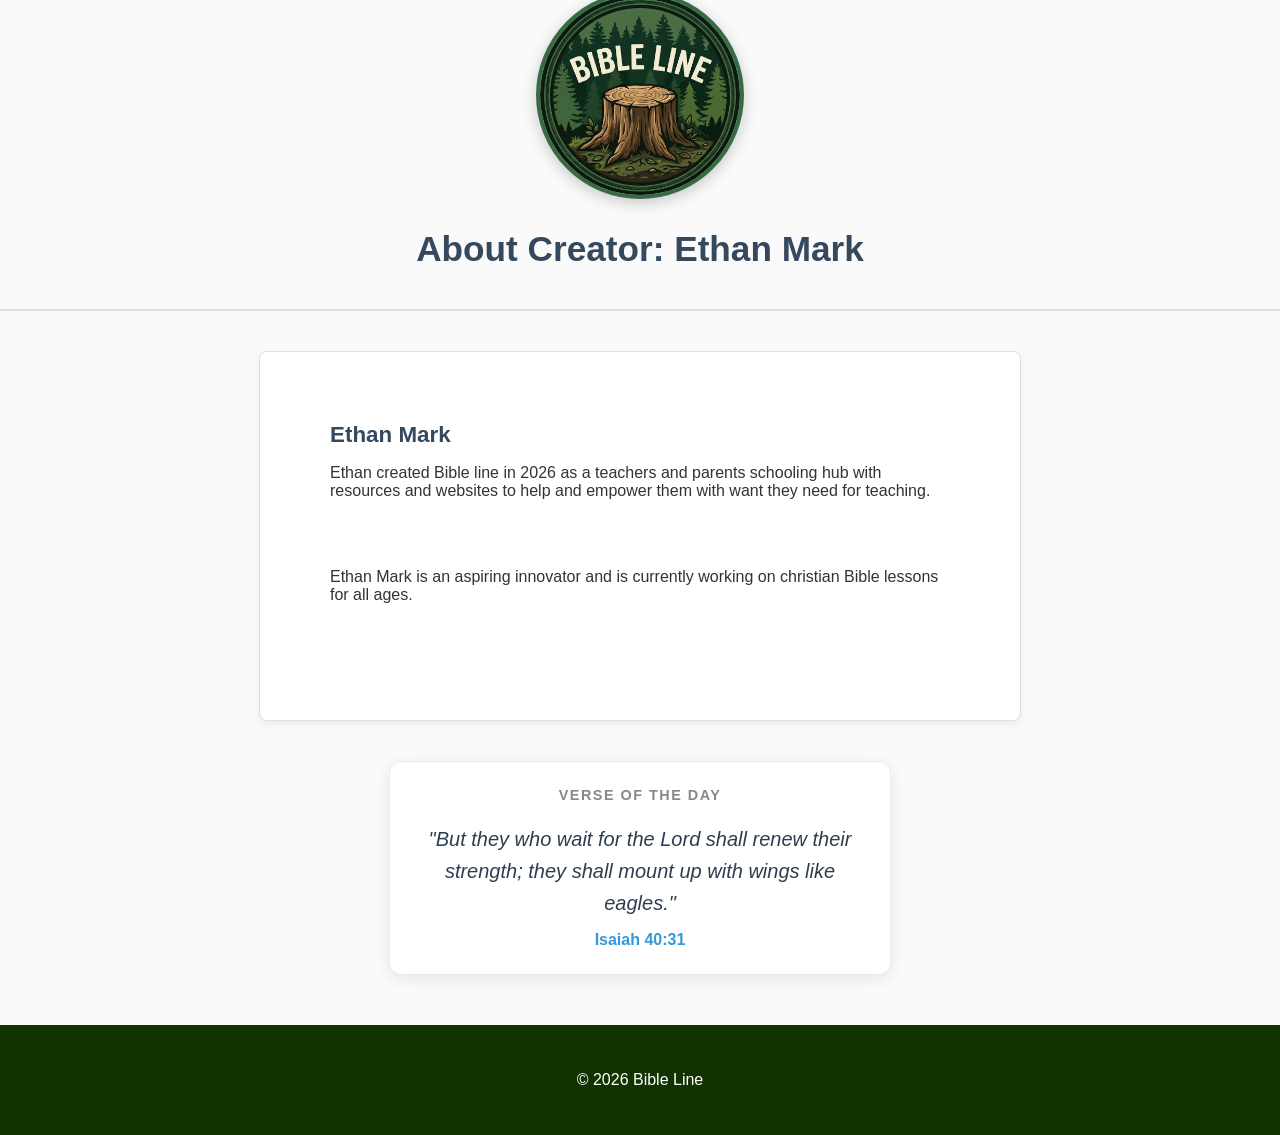
==== commit 5bb3903f: "Enhance about section with creator details Updated profile header and added about section for creato" ====
--- a/about.html
+++ b/about.html
@@ -660,7 +660,16 @@
   <!-- Profile Section with Circular Picture -->
     <div class="profile-header">
         <img src="bibleline_logo.png" alt="Profile Picture" class="profile-picture">
-        <h1>Ethan Mark</h1></div>
+        <h1>About Creator: Ethan Mark</h1></div>
+
+ 
+<main class="about-container">
+  <section class="about-section">
+        <h2>Ethan Mark</h2>
+        <p>Ethan created Bible line in 2026 as a teachers and parents schooling hub with resources and websites to help and empower them with want they need for teaching.</p><br><br>
+      <p>Ethan Mark is an aspiring innovator and is currently working on christian Bible lessons for all ages.  </p>
+    </section>
+</main>
   
 <!-- Verse of the Day Widget Container -->
 <div id="verse-widget">
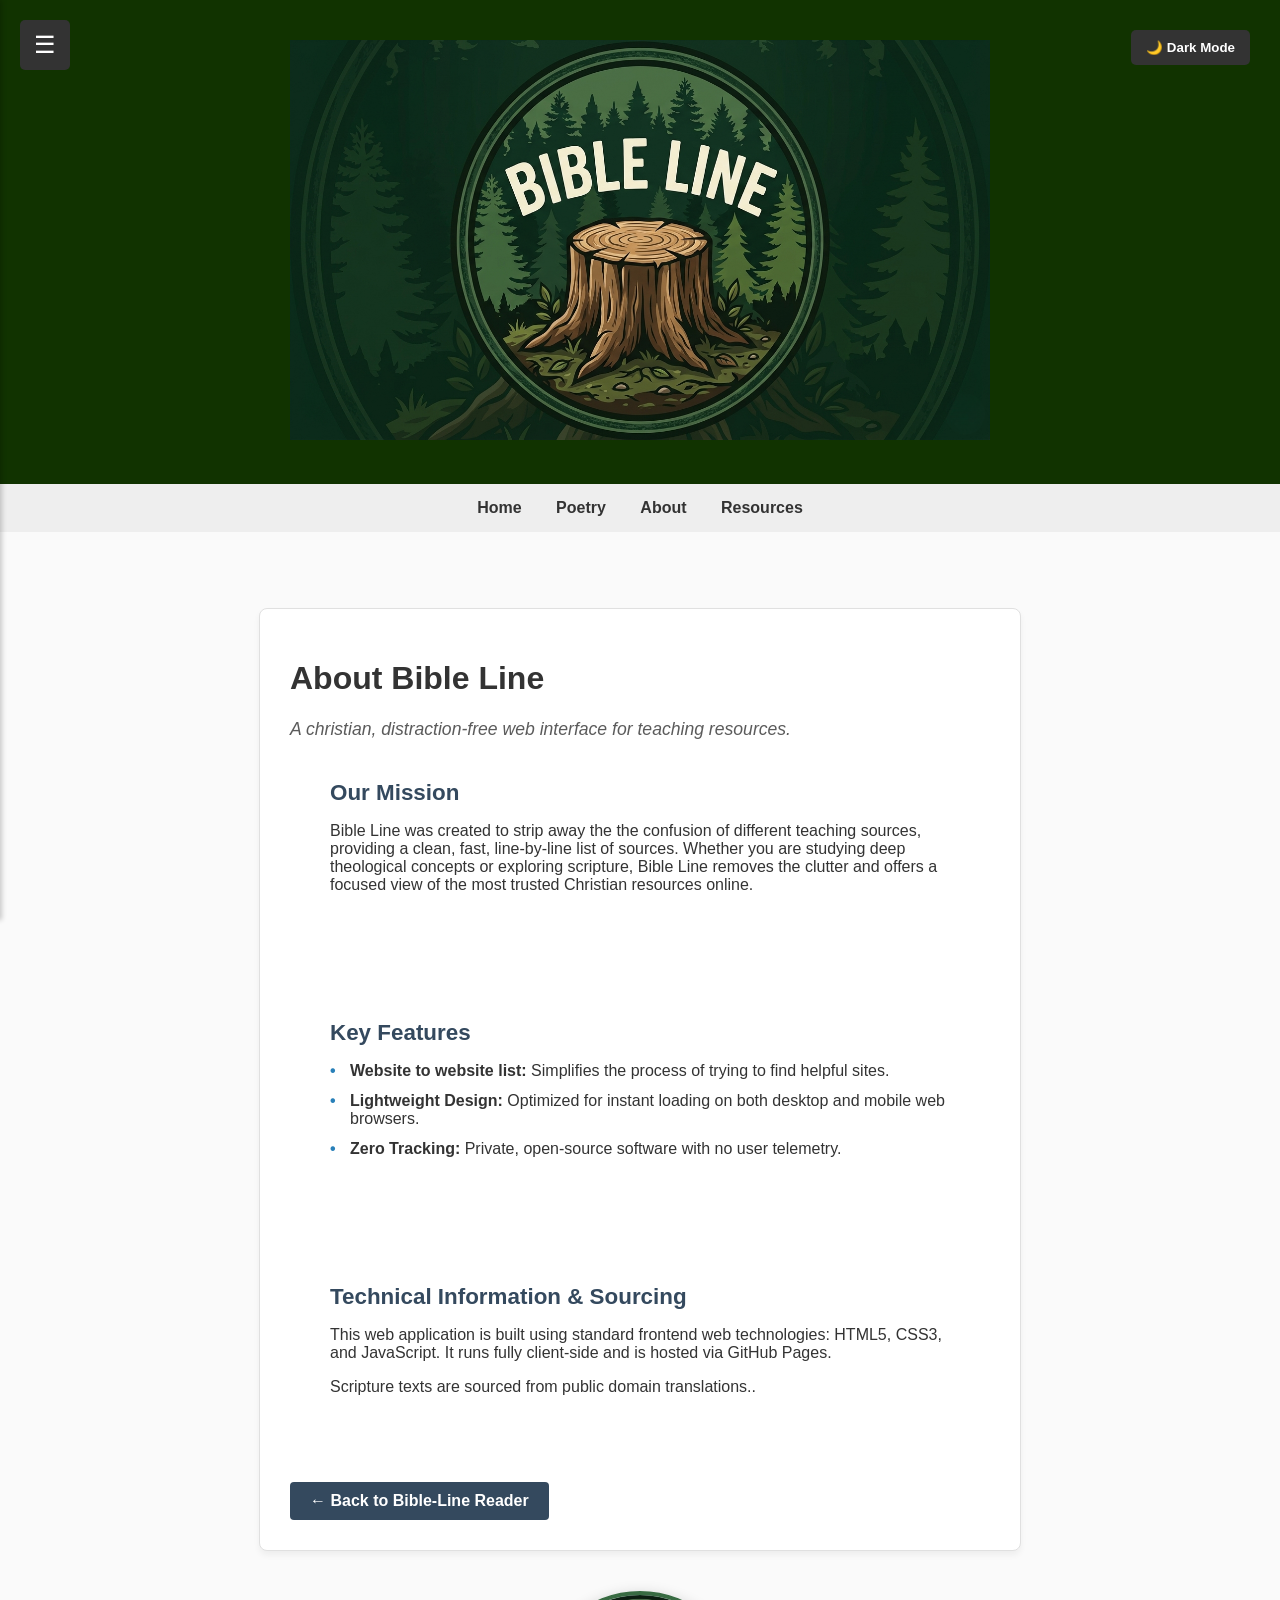
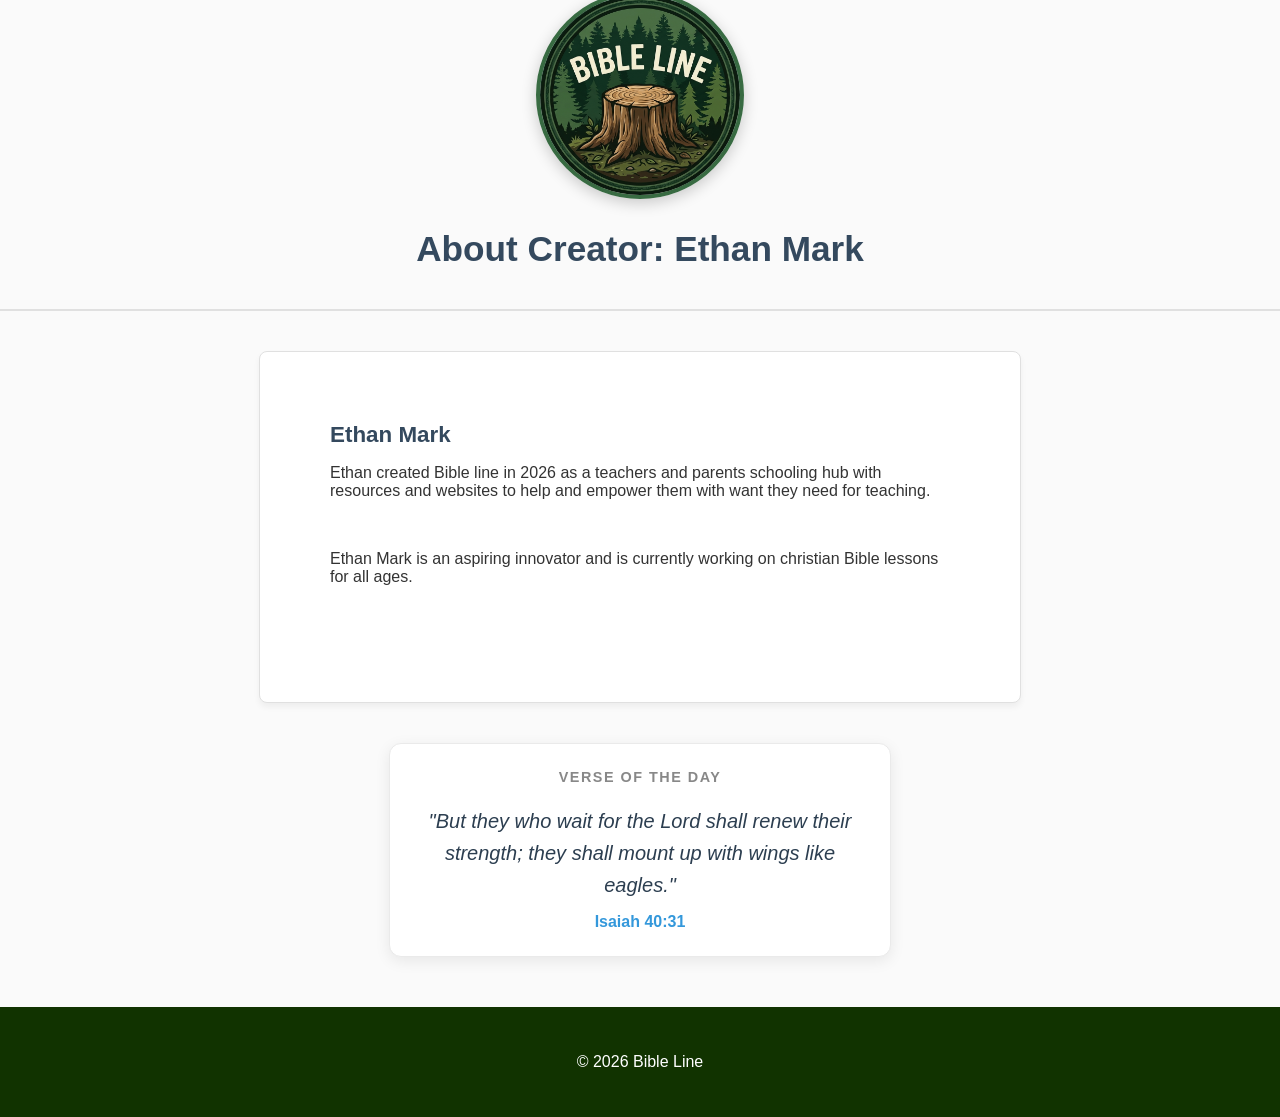
==== commit 77d345cc: "Update about.html" ====
--- a/about.html
+++ b/about.html
@@ -666,7 +666,7 @@
 <main class="about-container">
   <section class="about-section">
         <h2>Ethan Mark</h2>
-        <p>Ethan created Bible line in 2026 as a teachers and parents schooling hub with resources and websites to help and empower them with want they need for teaching.</p><br><br>
+        <p>Ethan created Bible line in 2026 as a teachers and parents schooling hub with resources and websites to help and empower them with want they need for teaching.</p><br>
       <p>Ethan Mark is an aspiring innovator and is currently working on christian Bible lessons for all ages.  </p>
     </section>
 </main>
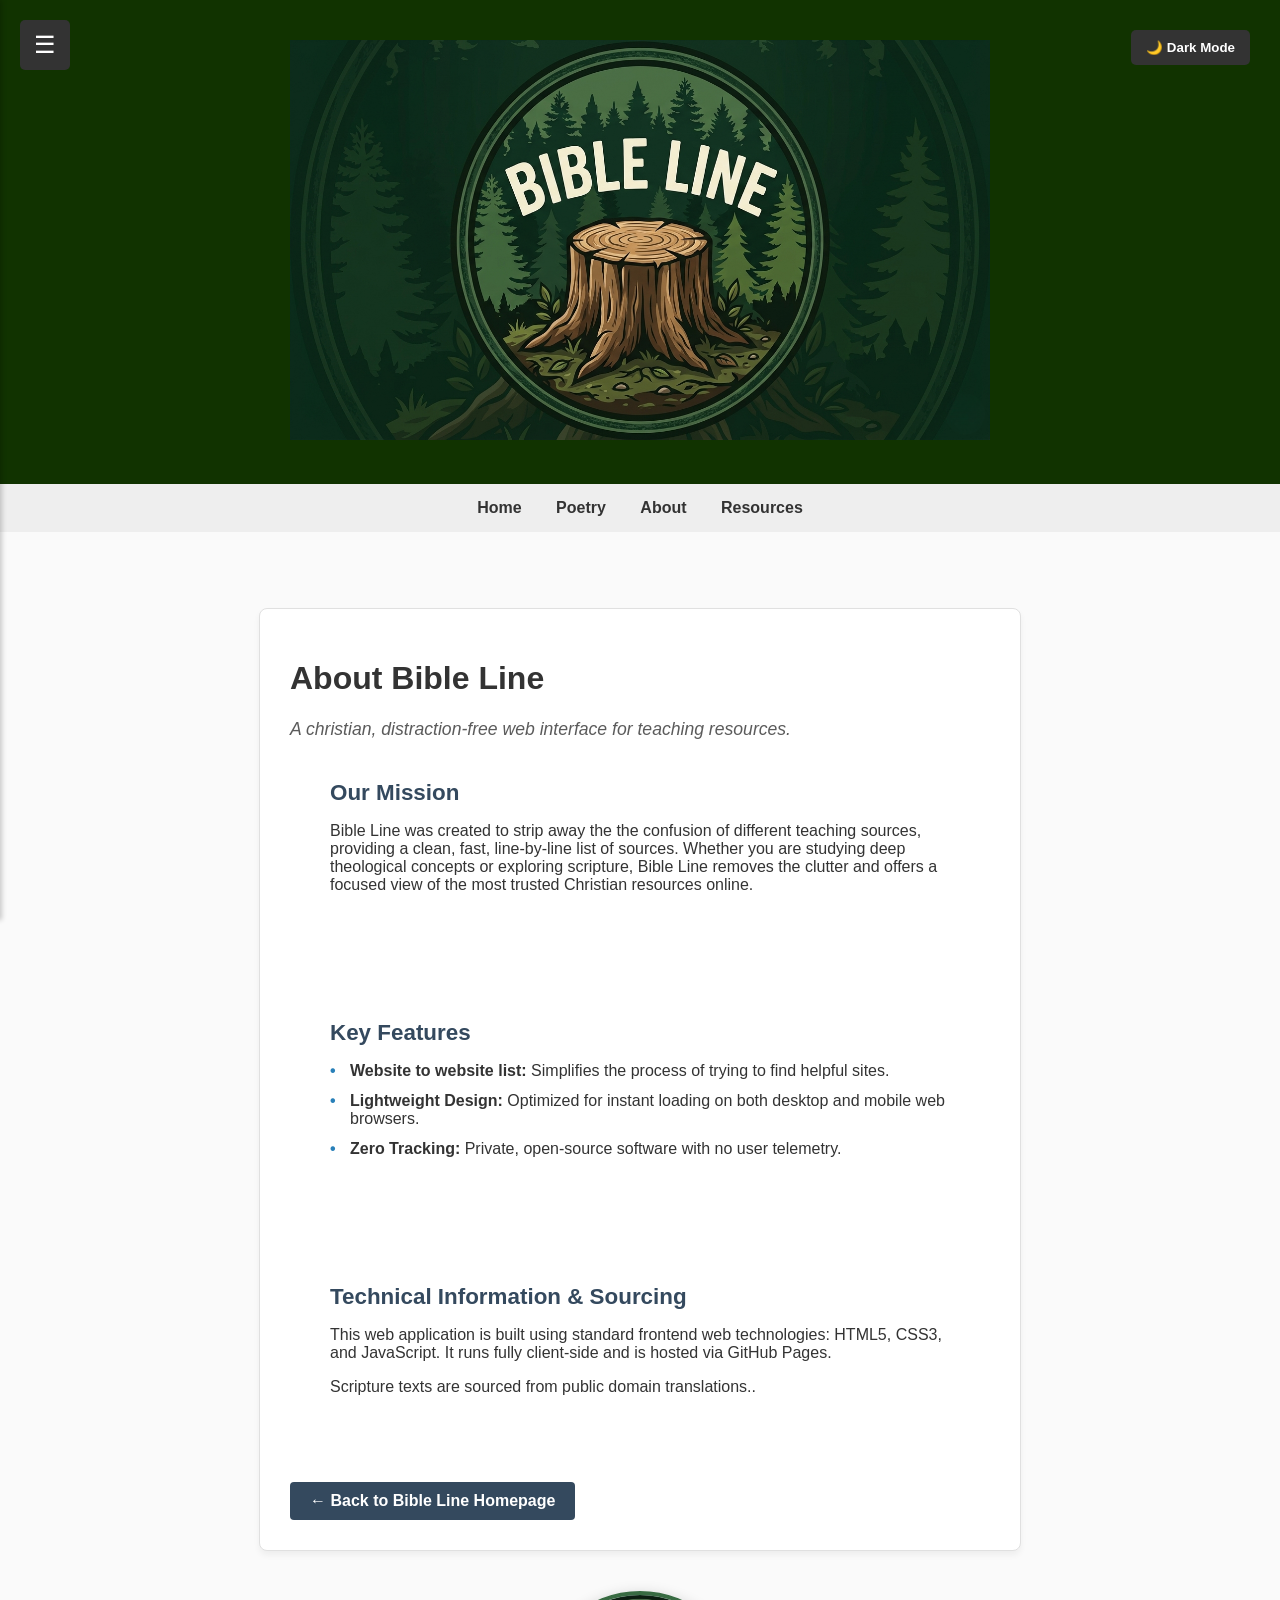
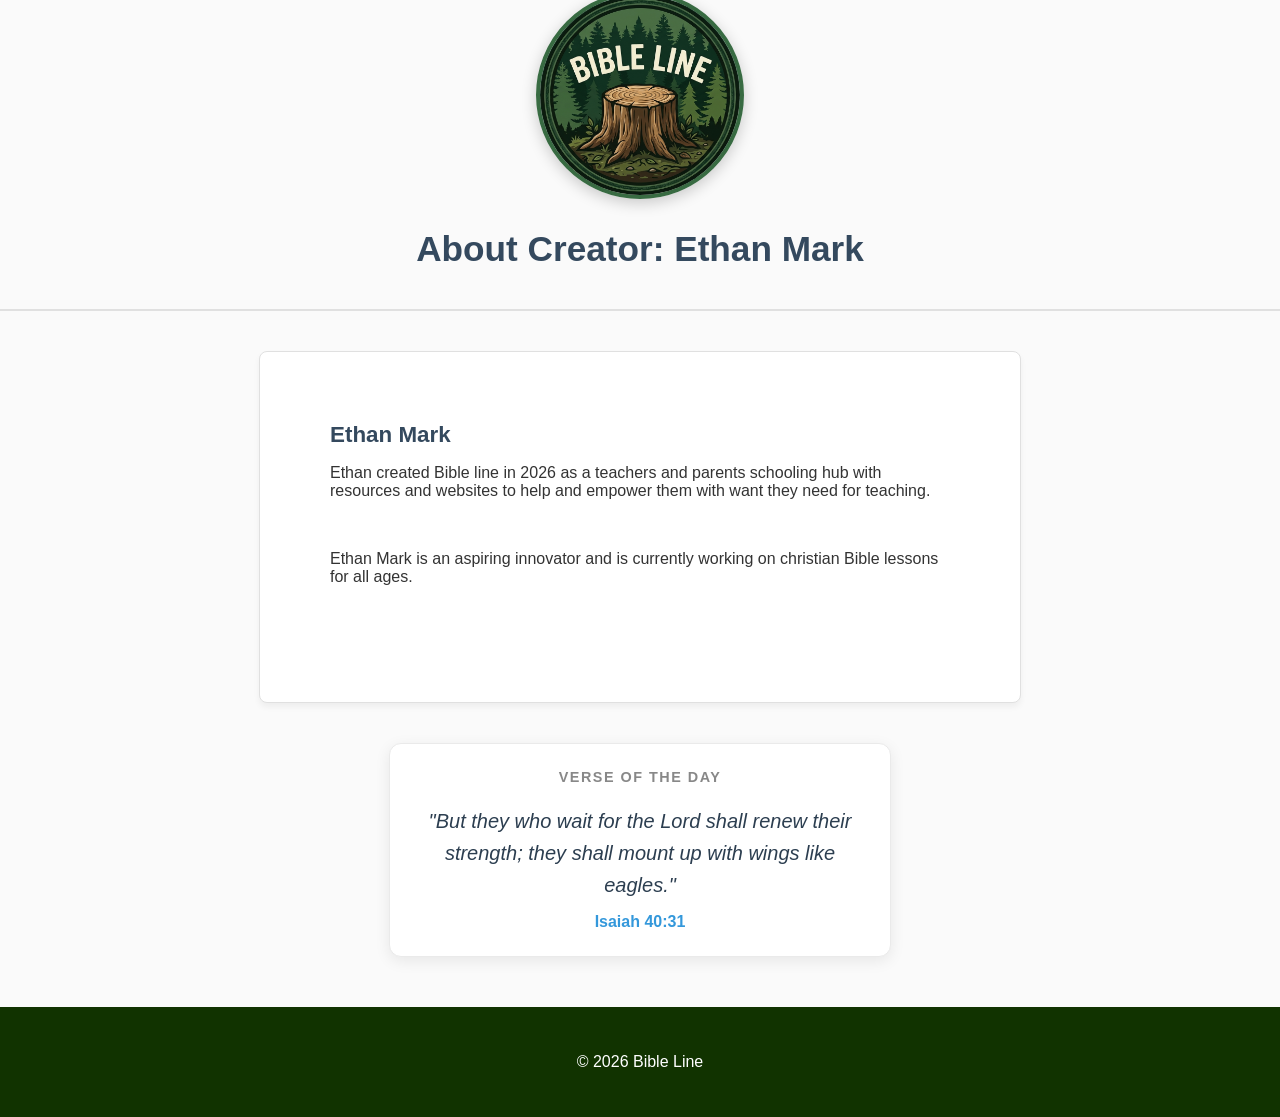
==== commit 2cc2f55d: "Update back navigation link text" ====
--- a/about.html
+++ b/about.html
@@ -653,7 +653,7 @@
 
     <!-- Back Navigation -->
    
-        <a href="index.html" class="back-btn">← Back to Bible-Line Reader</a>
+        <a href="index.html" class="back-btn">← Back to Bible Line Homepage</a>
 
 </main>
 
